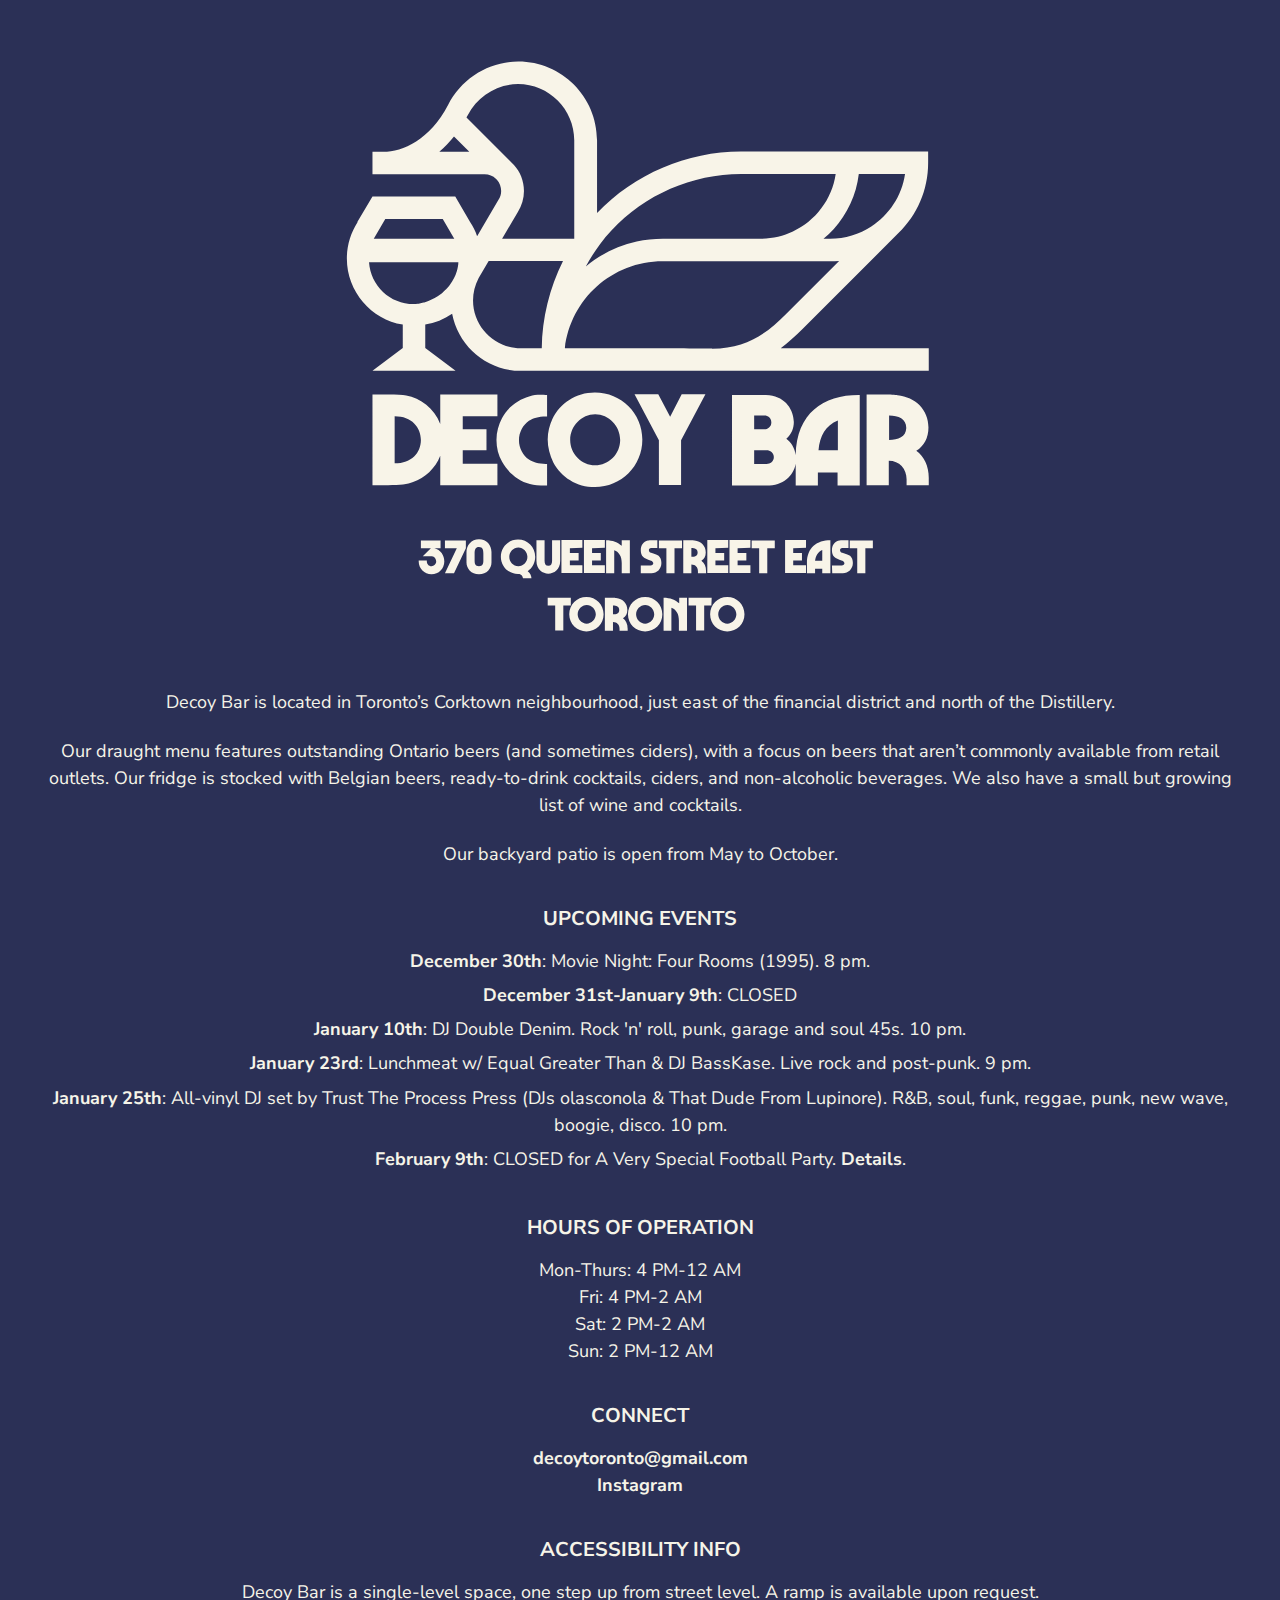
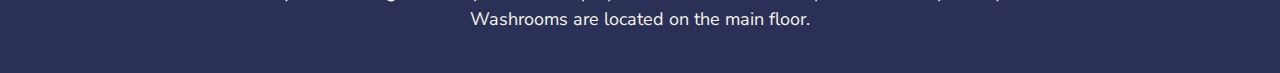
==== index.html @ b4cfb40f "Update index.html" ====
<!DOCTYPE html>
<html lang="en">
  <head>
    <meta charset="utf-8">
    <meta name="viewport" content="width=device-width, initial-scale=1">
    <title>Decoy Bar | Toronto</title>
    <link rel="stylesheet" href="css/main.css">
    <link rel="preconnect" href="https://fonts.googleapis.com">
    <link rel="preconnect" href="https://fonts.gstatic.com" crossorigin>
    <link href="https://fonts.googleapis.com/css2?family=Nunito+Sans:ital,wght@0,400;0,800;1,700&display=swap" rel="stylesheet">
  </head>
  <body>


    <header>
      <div></div>
      <img src="images/Decoy_Logo_Address-2.svg" alt="Decoy logo">
    </header>


    <section class="mainbody">
      
      <p class="description">Decoy Bar is located in Toronto’s Corktown neighbourhood, just east of the financial district and north of the Distillery.</p>
      <p class="description">Our draught menu features outstanding Ontario beers (and sometimes ciders), with a focus on beers that aren’t commonly available from retail outlets. Our fridge is stocked with Belgian beers, ready-to-drink cocktails, ciders, and non-alcoholic beverages. We also have a small but growing list of wine and cocktails.</p>
      <p class="hours">Our backyard patio is open from May to October.</p>

      <p class="sectionheading"><strong>UPCOMING EVENTS</strong></p>
        <div class="upcoming">
          <p class="event"><strong>December 30th</strong>: Movie Night: Four Rooms (1995). 8 pm.</p>
          <p class="event"><strong>December 31st-January 9th</strong>: CLOSED</p>
          <p class="event"><strong>January 10th</strong>: DJ Double Denim. Rock 'n' roll, punk, garage and soul 45s. 10 pm.</p>
          <p class="event"><strong>January 23rd</strong>: Lunchmeat w/ Equal Greater Than & DJ BassKase. Live rock and post-punk. 9 pm.</p>
          <p class="event"><strong>January 25th</strong>: All-vinyl DJ set by Trust The Process Press (DJs olasconola & That Dude From Lupinore). R&B, soul, funk, reggae, punk, new wave, boogie, disco. 10 pm.</p>
          <p class="event"><strong>February 9th</strong>: CLOSED for A Very Special Football Party. <a href="http://www.decoybar.com/footballparty2025.html"><strong>Details</strong>.</a></p>
        </div>
      <p class="sectionheading"><strong>HOURS OF OPERATION</strong></p>
      <p class="hours">
        Mon-Thurs: 4 PM-12 AM<br>
        Fri: 4 PM-2 AM<br>
        Sat: 2 PM-2 AM<br>
        Sun: 2 PM-12 AM
      </p>
      <p class="sectionheading"><strong>CONNECT</strong></p>
      <p class="hours"><a href= "mailto: decoytoronto@gmail.com"><strong>decoytoronto@gmail.com</strong></a><br>
        <a href="http://www.instagram.com/decoytoronto" target="_blank"><strong>Instagram</strong></a>
      </p>
      <p class="sectionheading"><strong>ACCESSIBILITY INFO</strong></p>
      <p class="hours">Decoy Bar is a single-level space, one step up from street level. A ramp is available upon request. <br>Washrooms are located on the main floor.
      </p>
    </section>




    <!--
    <footer>
      <p>Get in touch:<br>
        <a href="mailto: decoytoronto@gmail.com"><strong>decoytoronto@gmail.com</strong></a><br>
        <a href="http://www.instagram.com/decoytoronto"><strong>Instagram</strong></a></p>
    </footer>
    -->

    <!--
    <section class="footer">
      <p><a href="mailto: decoytoronto@gmail.com">decoytoronto@gmail.com</a></p>
    </section>
    -->

  </body>
</html>
---- css/main.css ----
/*
  ========================================
  Reset
  ========================================
*/
html, body, div, span, applet, object, iframe,
h1, h2, h3, h4, h5, h6, p, blockquote, pre,
a, abbr, acronym, address, big, cite, code,
del, dfn, em, img, ins, kbd, q, s, samp,
small, strike, strong, sub, sup, tt, var,
b, u, i, center,
dl, dt, dd, ol, ul, li,
fieldset, form, label, legend,
table, caption, tbody, tfoot, thead, tr, th, td,
article, aside, canvas, details, embed,
figure, figcaption, footer, header, hgroup,
menu, nav, output, ruby, section, summary,
time, mark, audio, video {
	margin: 0;
	padding: 0;
	border: 0;
	font-size: 100%;
	font: inherit;
	vertical-align: baseline;
}
/* HTML5 display-role reset for older browsers */
article, aside, details, figcaption, figure,
footer, header, hgroup, menu, nav, section {
	display: block;
}
body {
	line-height: 1;
}
ol, ul {
	list-style: none;
}
blockquote, q {
	quotes: none;
}
blockquote:before, blockquote:after,
q:before, q:after {
	content: '';
	content: none;
}
table {
	border-collapse: collapse;
	border-spacing: 0;
}

/*
  ========================================
  Custom styles
  ========================================
*/

body {
	background-color: #2b3056;
	color: #f6f4e8;
  font: 400 20px/24px "Nunito Sans", sans-serif;
	text-align: center;
}

sup {
    vertical-align: super;
    font-size: 0.7em;
}

.stout {
  padding-top: 10px;
}

.mainbody {
  text-align: center;
	margin: 2em 2em;
}

.eventdesc {
	font: 400 18px/22px "Nunito Sans", sans-serif;
	text-align: center;
	margin: 2em 2em;
}

p {
	line-height: 1.5em;
}

.accessibility {
	font-size: 0.8em;
	text-align: center;
	margin: 4em 7em;
}

nav a {
	font-size: 1.4em;
	font-weight: 500;
	display: inline-block;
	margin: 0.5em 0;
}

.tagline {
	font-weight: 400;
	line-height: 1.3em;
}

.sectionheading {
	text-tranform: uppercase;
  margin-bottom: 0.7em;
}

.caption {
	font-size: 0.8em;
}

.question {
	font-weight: 500;
	margin-bottom: 10px;
}

header a {
	text-transform: uppercase;
	padding: 0 0.7em;
}

footer {
	margin-bottom: 2em;
}

footer a {
	border-bottom: 1px dotted #333;
}

.description {
  font-size: 0.9em;
}

.hours {
	font-size: 0.9em;
  margin-bottom: 2em;
}

.event {
  font-size: 0.9em;
  margin-bottom: 0.4em; 
}

.upcoming {
  margin-bottom: 2em;
}


.scheduleitem {
  margin-top: 1.5em;
}

.schedhead {
  margin-bottom: 0.5em;
}

.disclaimer {
  font-size: 0.8em;
}


/*
  ========================================
  Grid
  ========================================
*/

*,
*:before,
*:after {
  -webkit-box-sizing: border-box;
     -moz-box-sizing: border-box;
          box-sizing: border-box;
}

.container,
.grid {
  margin: 0 auto;
  /* width: 960px; */
}

.container {
  /* padding-left: 30px;
  padding-right: 30px; */
	padding: 0 10em;
}


.col-1-3 {
  width: 33.33%;
}
.col-2-3 {
  width: 66.66%;
}

.col-1-3,
.col-2-3 {
  display: inline-block;
  vertical-align: top;
}

.grid,
.col-1-3,
.col-2-3 {
  padding-left: 15px;
  padding-right: 15px;
}

/*
  ========================================
  Clearfix
  ========================================
*/
.group:before,
.group:after {
  content: "";
  display: table;
}
.group:after {
  clear: both;
}
.group {
  clear: both;
  *zoom: 1;
}

/*
  ========================================
  Rows
  ========================================
*/

.row {
  background: #fff;
  padding: 66px 0 44px 0;
}

.row,
.row-alt {
  min-width: 960px;
}

.row-alt {
   background: #cbe2c1;
   background: -webkit-linear-gradient(to right, #a1d3b0, #f6f1d3);
   background: -moz-linear-gradient(to right, #a1d3b0, #f6f1d3);
   background: linear-gradient(to right, #a1d3b0, #f6f1d3);
   padding: 44px 0 22px 0;
 }


/*
  ========================================
  Primary header
  ========================================
*/

header div {
	height: 6em;
}

@media only screen and (max-device-width: 600px) {
	header img {
		max-width: 90%;
		text-align: center;
	}
	p {
		font-size: 18px;
	}
}

@media only screen and (min-device-width: 601px) {
	header div {
		display: none;
	}
	header img {
		max-width: 50%;
		text-align: center;
	}
}

.logo {
  border-top: 4px solid #648880;
  float: left;
  font-size: 48px;
  font-weight: 100;
  letter-spacing: .5px;
  line-height: 44px;
  padding: 40px 0 22px 0;
  text-transform: uppercase;
}

/*
  ========================================
  Primary footer
  ========================================
*/

.primary-footer {
  color: #648880;
  font-size: 14px;
  padding-bottom: 44px;
  padding-top: 44px;
}
.primary-footer small {
  float: left;
  font-weight: 400;
}


/*
  ========================================
  Navigation
  ========================================
*/

.nav {
  text-align: right;
}



/*
  ========================================
  Typography
  ========================================
*/

h1, h3, h4, h5, p {
  margin-bottom: 22px;
}

h1, h2, h4 {
  color: #648880;
}

h1 {
  font-size: 36px;
  line-height: 44px;
}
h2 {
  font-size: 24px;
  line-height: 44px;
}
h3 {
  font-size: 1.4em;
	font-weight: 500;
}
h4 {
  font-size: 18px;
}

h5 {
  color: #000000;
  font-size: 1.2em;
  font-weight: 400;
  text-transform: uppercase;
}

strong {
  font-weight: 700;
}

cite, em {
  font-style: italic;
}

/*
  ========================================
  Links
  ========================================
*/

a {
  color: #f6f4e8;
  text-decoration: none;
}
a:hover {
  color: #fff;
	border-bottom: 2px dotted #f6f4e8;
}


.teaser a:hover h3 {
  color: #a9b2b9;
}

.primary-header a,
.primary-footer a {
  color: #fff;
}
.primary-header a:hover,
.primary-footer a:hover {
  color: #648880;
}


/*
  ========================================
  Buttons
  ========================================
*/

.btn {
  border-radius: 5px;
  color: #f6f4e8;
  cursor: pointer;
  display: inline-block;
  font-weight: 400;
  letter-spacing: .5px;
  margin: 0 0 1em 0;
  text-transform: uppercase;
}

.btn-alt {
  border: 1px solid #f6f4e8;
  padding: 10px 30px;
}
.btn-alt:hover {
  background: #f6f4e8;
  color: #2b3056;
}


/*
  ========================================
  Home
  ========================================
*/

.hero {
	color: #fff;
	line-height: 44px;
  padding: 22px 80px 66px 80px;
  text-align: center;
}

.hero h2 {
  font-size: 36px;
}

.hero p {
  font-size: 24px;
  font-weight: 100;
}

.primary-nav {
  font-size: 14px;
  font-weight: 400;
  letter-spacing: .5px;
  text-transform: uppercase;
}
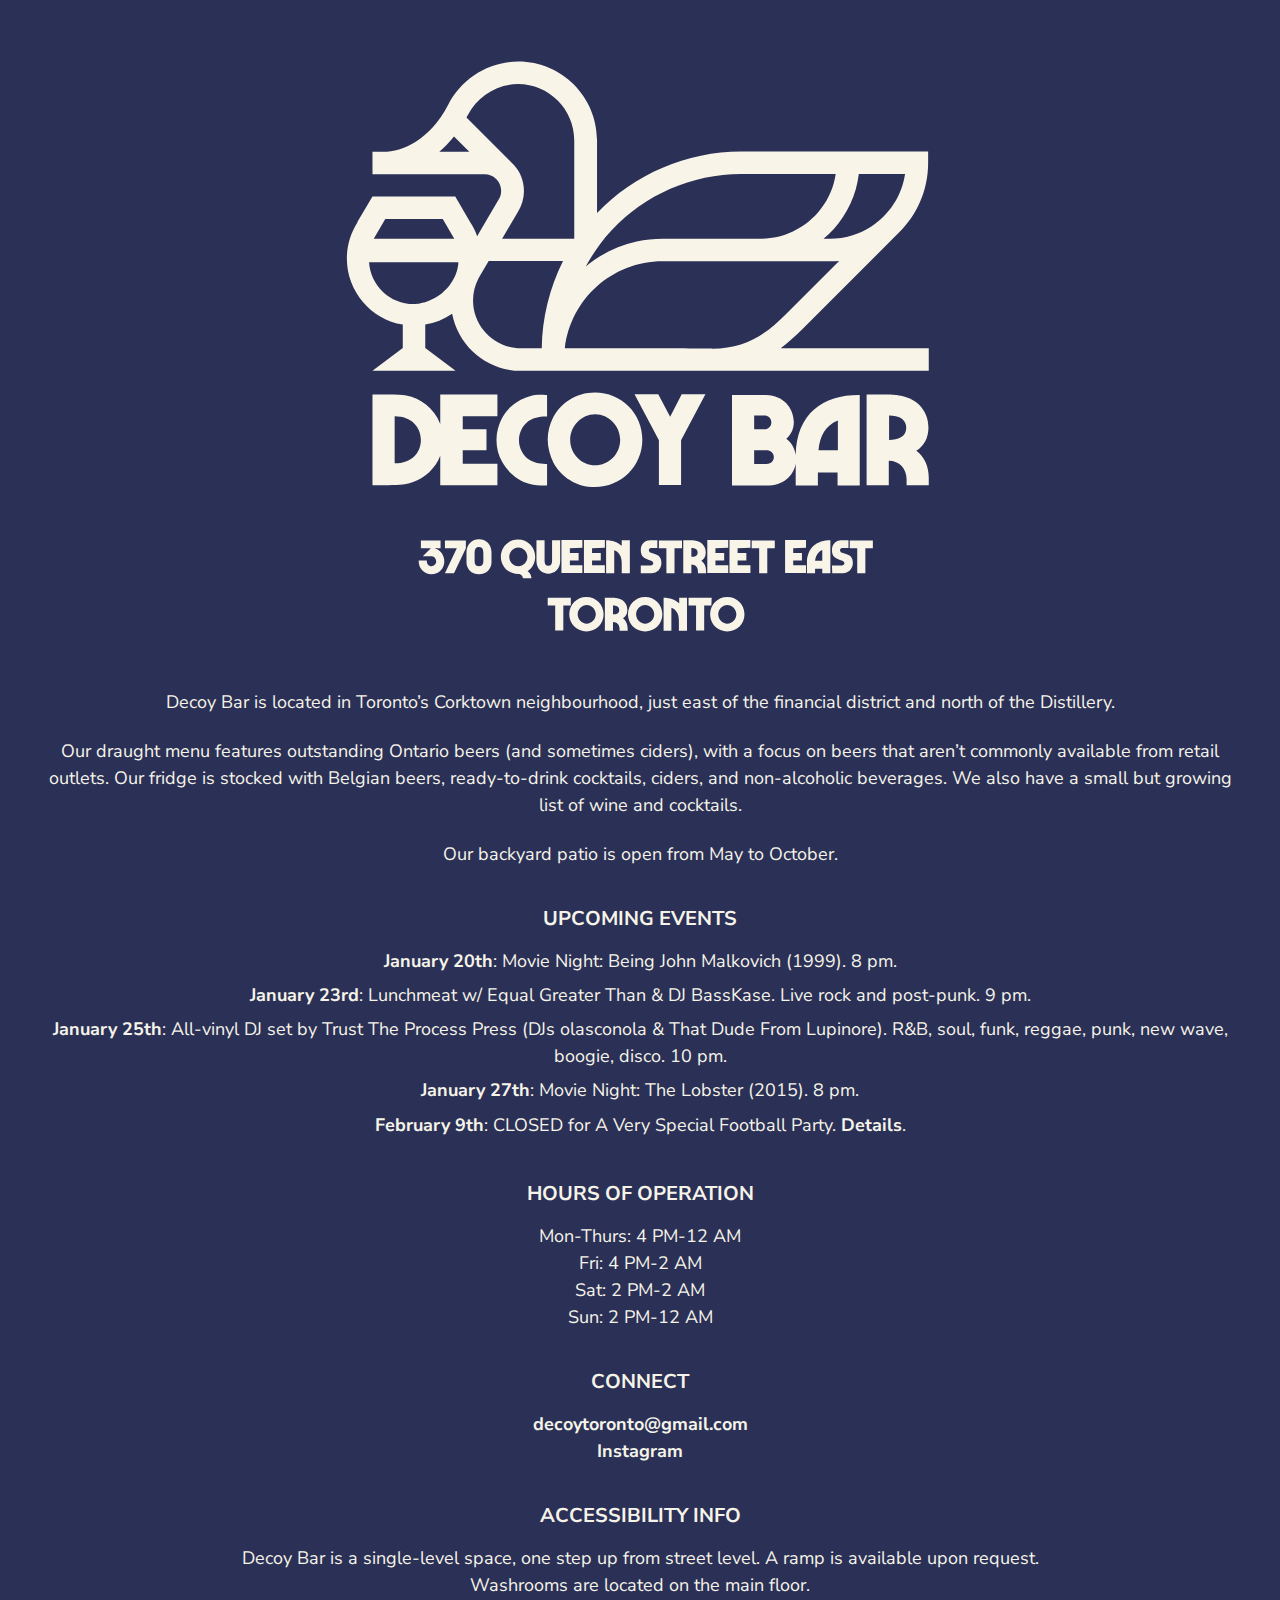
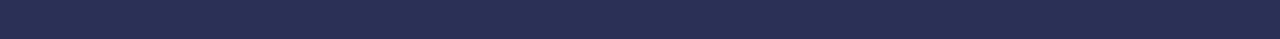
==== commit ed3fc5d1: "Update index.html" ====
--- a/index.html
+++ b/index.html
@@ -26,11 +26,10 @@
 
       <p class="sectionheading"><strong>UPCOMING EVENTS</strong></p>
         <div class="upcoming">
-          <p class="event"><strong>December 30th</strong>: Movie Night: Four Rooms (1995). 8 pm.</p>
-          <p class="event"><strong>December 31st-January 9th</strong>: CLOSED</p>
-          <p class="event"><strong>January 10th</strong>: DJ Double Denim. Rock 'n' roll, punk, garage and soul 45s. 10 pm.</p>
+          <p class="event"><strong>January 20th</strong>: Movie Night: Being John Malkovich (1999). 8 pm.</p>
           <p class="event"><strong>January 23rd</strong>: Lunchmeat w/ Equal Greater Than & DJ BassKase. Live rock and post-punk. 9 pm.</p>
           <p class="event"><strong>January 25th</strong>: All-vinyl DJ set by Trust The Process Press (DJs olasconola & That Dude From Lupinore). R&B, soul, funk, reggae, punk, new wave, boogie, disco. 10 pm.</p>
+          <p class="event"><strong>January 27th</strong>: Movie Night: The Lobster (2015). 8 pm.</p>
           <p class="event"><strong>February 9th</strong>: CLOSED for A Very Special Football Party. <a href="http://www.decoybar.com/footballparty2025.html"><strong>Details</strong>.</a></p>
         </div>
       <p class="sectionheading"><strong>HOURS OF OPERATION</strong></p>
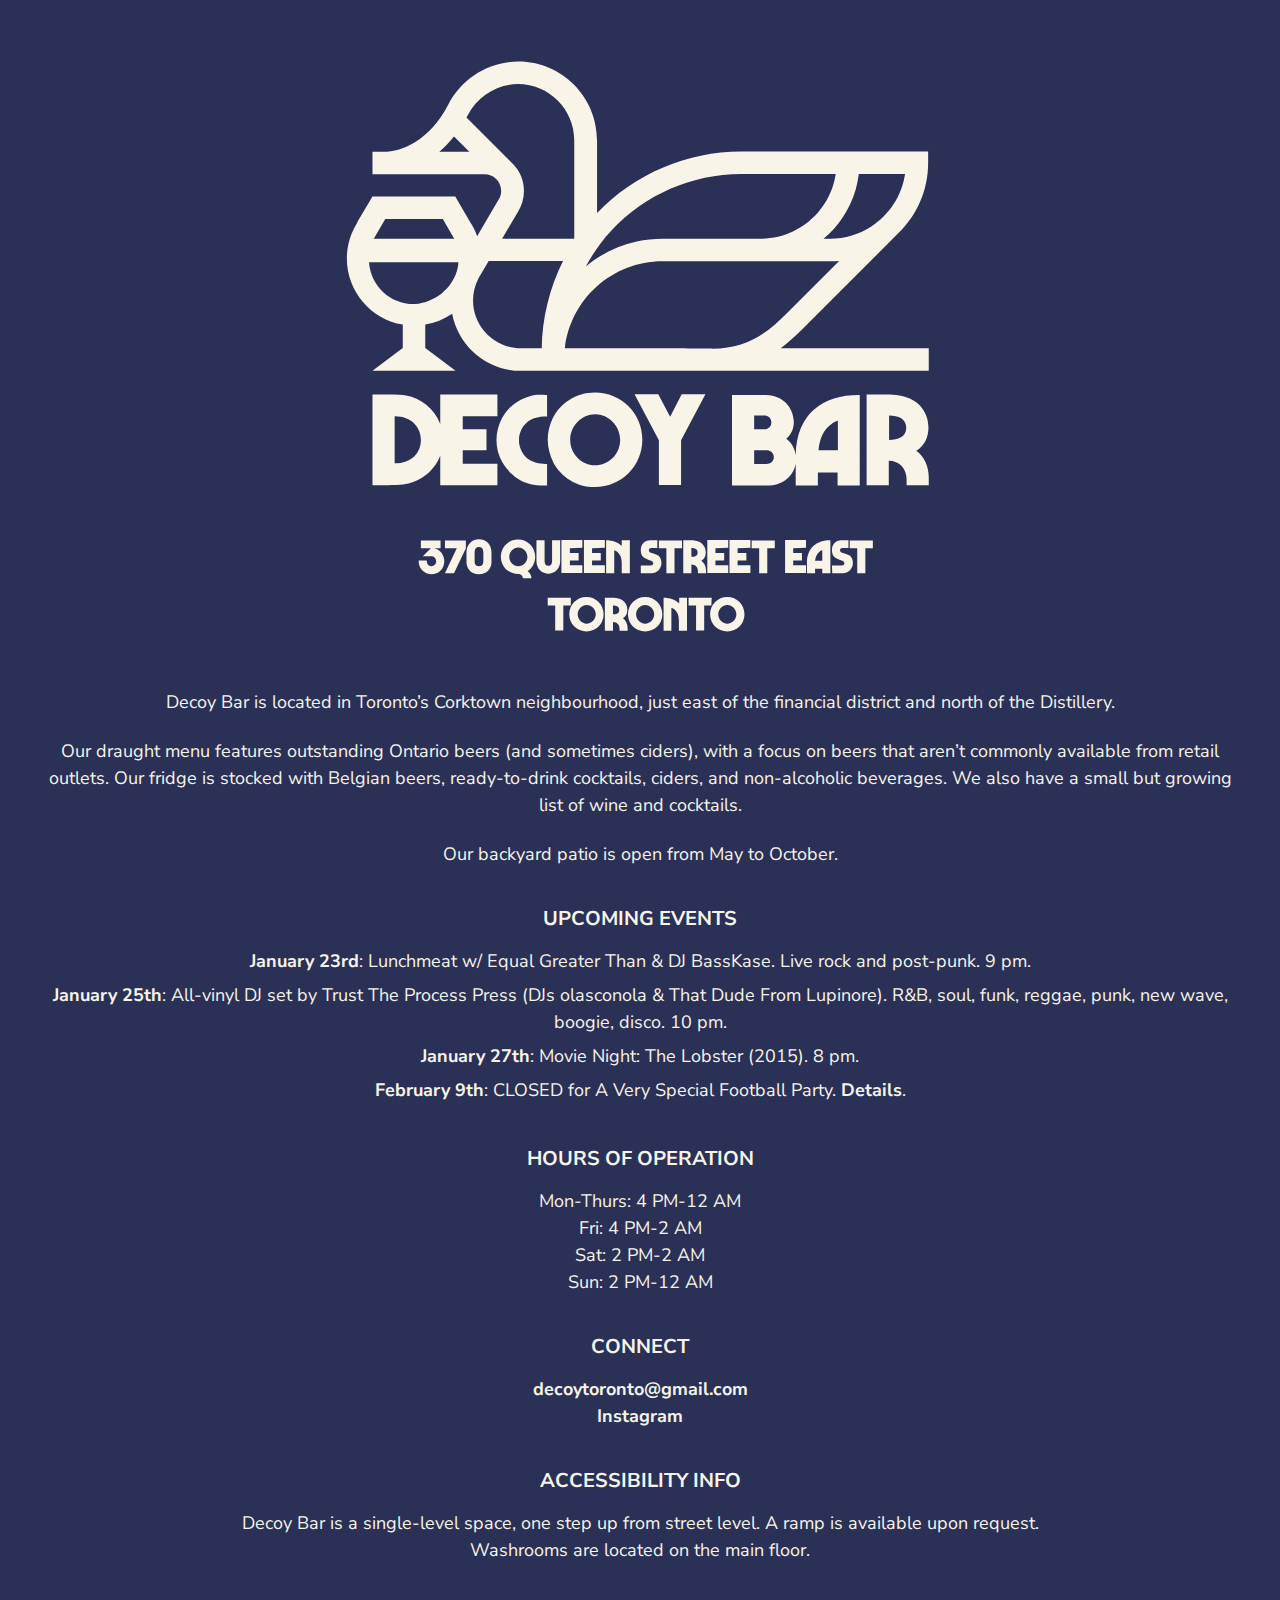
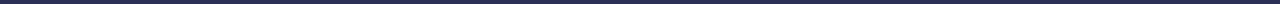
==== commit 5dda4bcc: "Football Party Start Time Update" ====
--- a/index.html
+++ b/index.html
@@ -26,7 +26,6 @@
 
       <p class="sectionheading"><strong>UPCOMING EVENTS</strong></p>
         <div class="upcoming">
-          <p class="event"><strong>January 20th</strong>: Movie Night: Being John Malkovich (1999). 8 pm.</p>
           <p class="event"><strong>January 23rd</strong>: Lunchmeat w/ Equal Greater Than & DJ BassKase. Live rock and post-punk. 9 pm.</p>
           <p class="event"><strong>January 25th</strong>: All-vinyl DJ set by Trust The Process Press (DJs olasconola & That Dude From Lupinore). R&B, soul, funk, reggae, punk, new wave, boogie, disco. 10 pm.</p>
           <p class="event"><strong>January 27th</strong>: Movie Night: The Lobster (2015). 8 pm.</p>
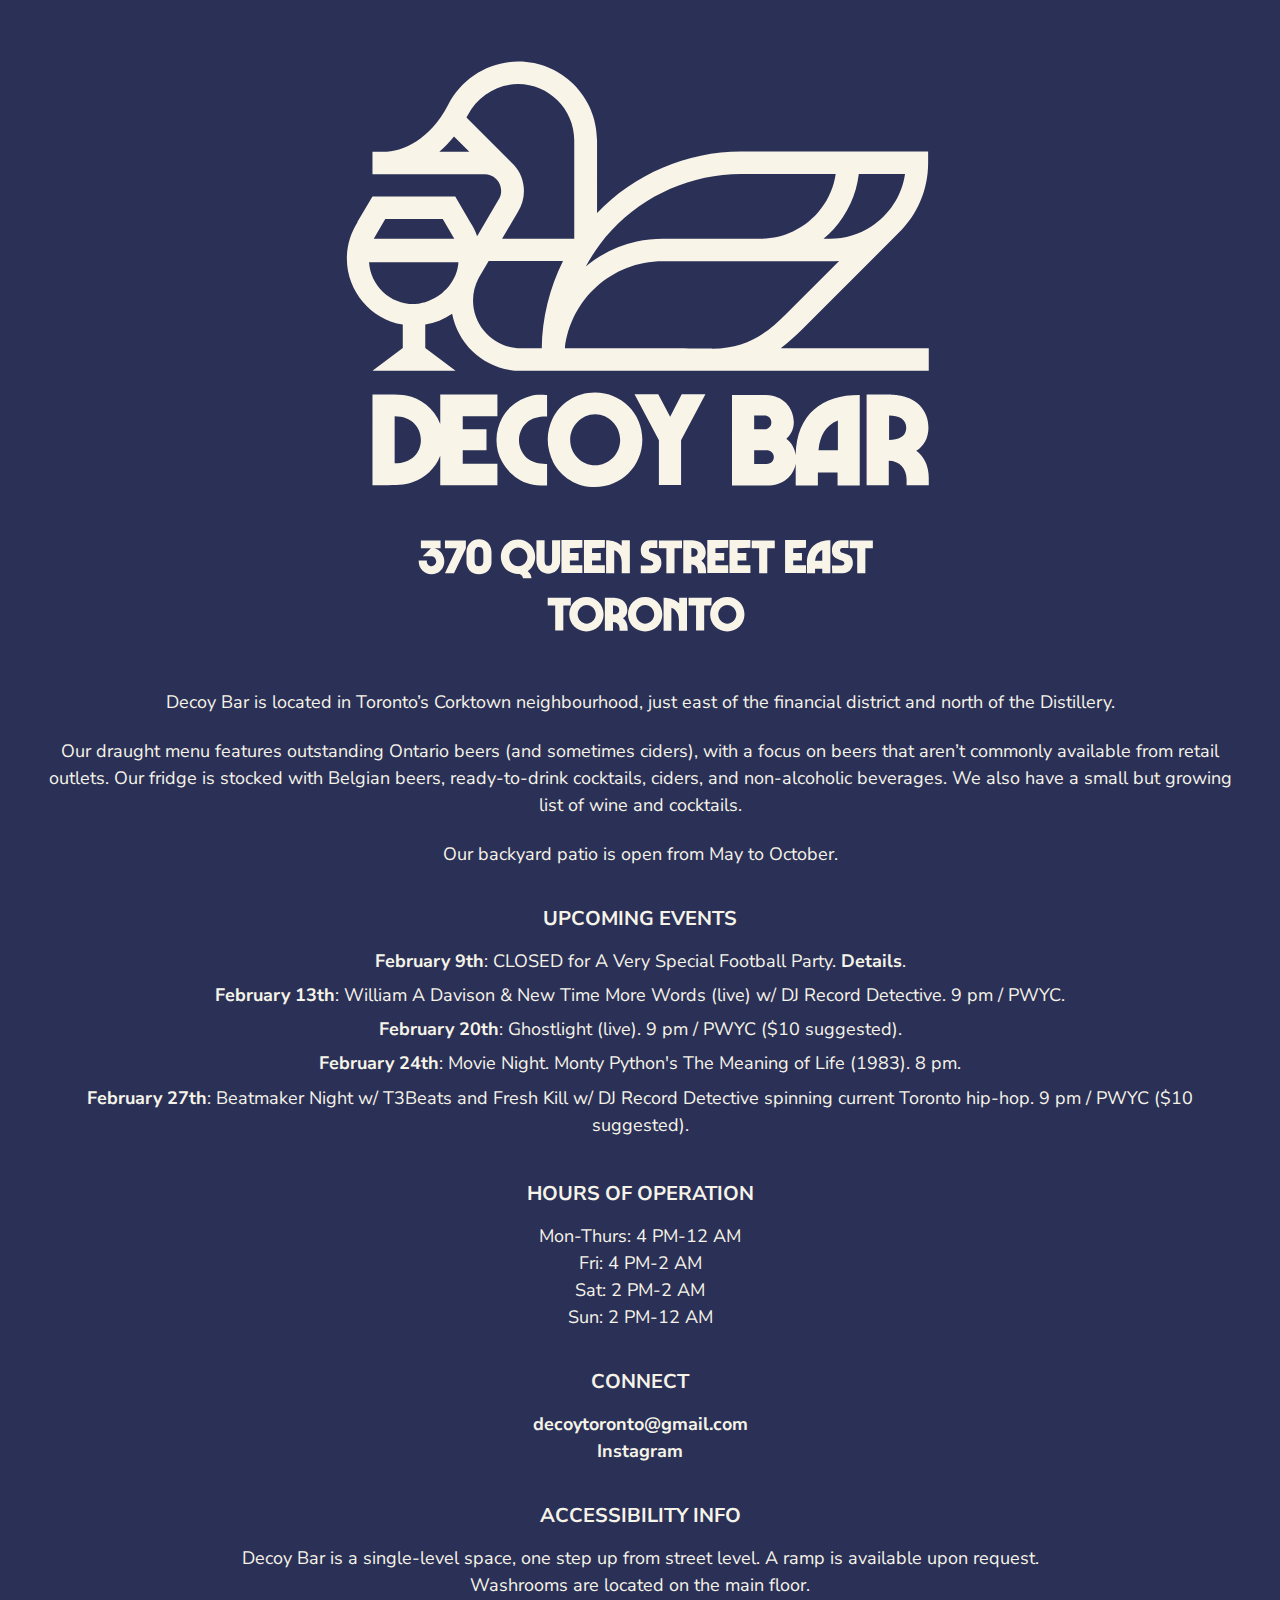
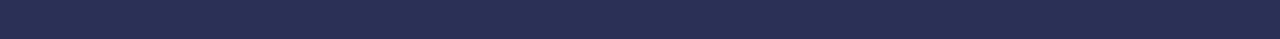
==== commit ed78fcb5: "Update index.html" ====
--- a/index.html
+++ b/index.html
@@ -26,10 +26,11 @@
 
       <p class="sectionheading"><strong>UPCOMING EVENTS</strong></p>
         <div class="upcoming">
-          <p class="event"><strong>January 23rd</strong>: Lunchmeat w/ Equal Greater Than & DJ BassKase. Live rock and post-punk. 9 pm.</p>
-          <p class="event"><strong>January 25th</strong>: All-vinyl DJ set by Trust The Process Press (DJs olasconola & That Dude From Lupinore). R&B, soul, funk, reggae, punk, new wave, boogie, disco. 10 pm.</p>
-          <p class="event"><strong>January 27th</strong>: Movie Night: The Lobster (2015). 8 pm.</p>
           <p class="event"><strong>February 9th</strong>: CLOSED for A Very Special Football Party. <a href="http://www.decoybar.com/footballparty2025.html"><strong>Details</strong>.</a></p>
+          <p class="event"><strong>February 13th</strong>: William A Davison & New Time More Words (live) w/ DJ Record Detective. 9 pm / PWYC.</p>
+          <p class="event"><strong>February 20th</strong>: Ghostlight (live). 9 pm / PWYC ($10 suggested).</p>
+          <p class="event"><strong>February 24th</strong>: Movie Night. Monty Python's The Meaning of Life (1983). 8 pm.</p>
+          <p class="event"><strong>February 27th</strong>: Beatmaker Night w/ T3Beats and Fresh Kill w/ DJ Record Detective spinning current Toronto hip-hop. 9 pm / PWYC ($10 suggested).</p>
         </div>
       <p class="sectionheading"><strong>HOURS OF OPERATION</strong></p>
       <p class="hours">
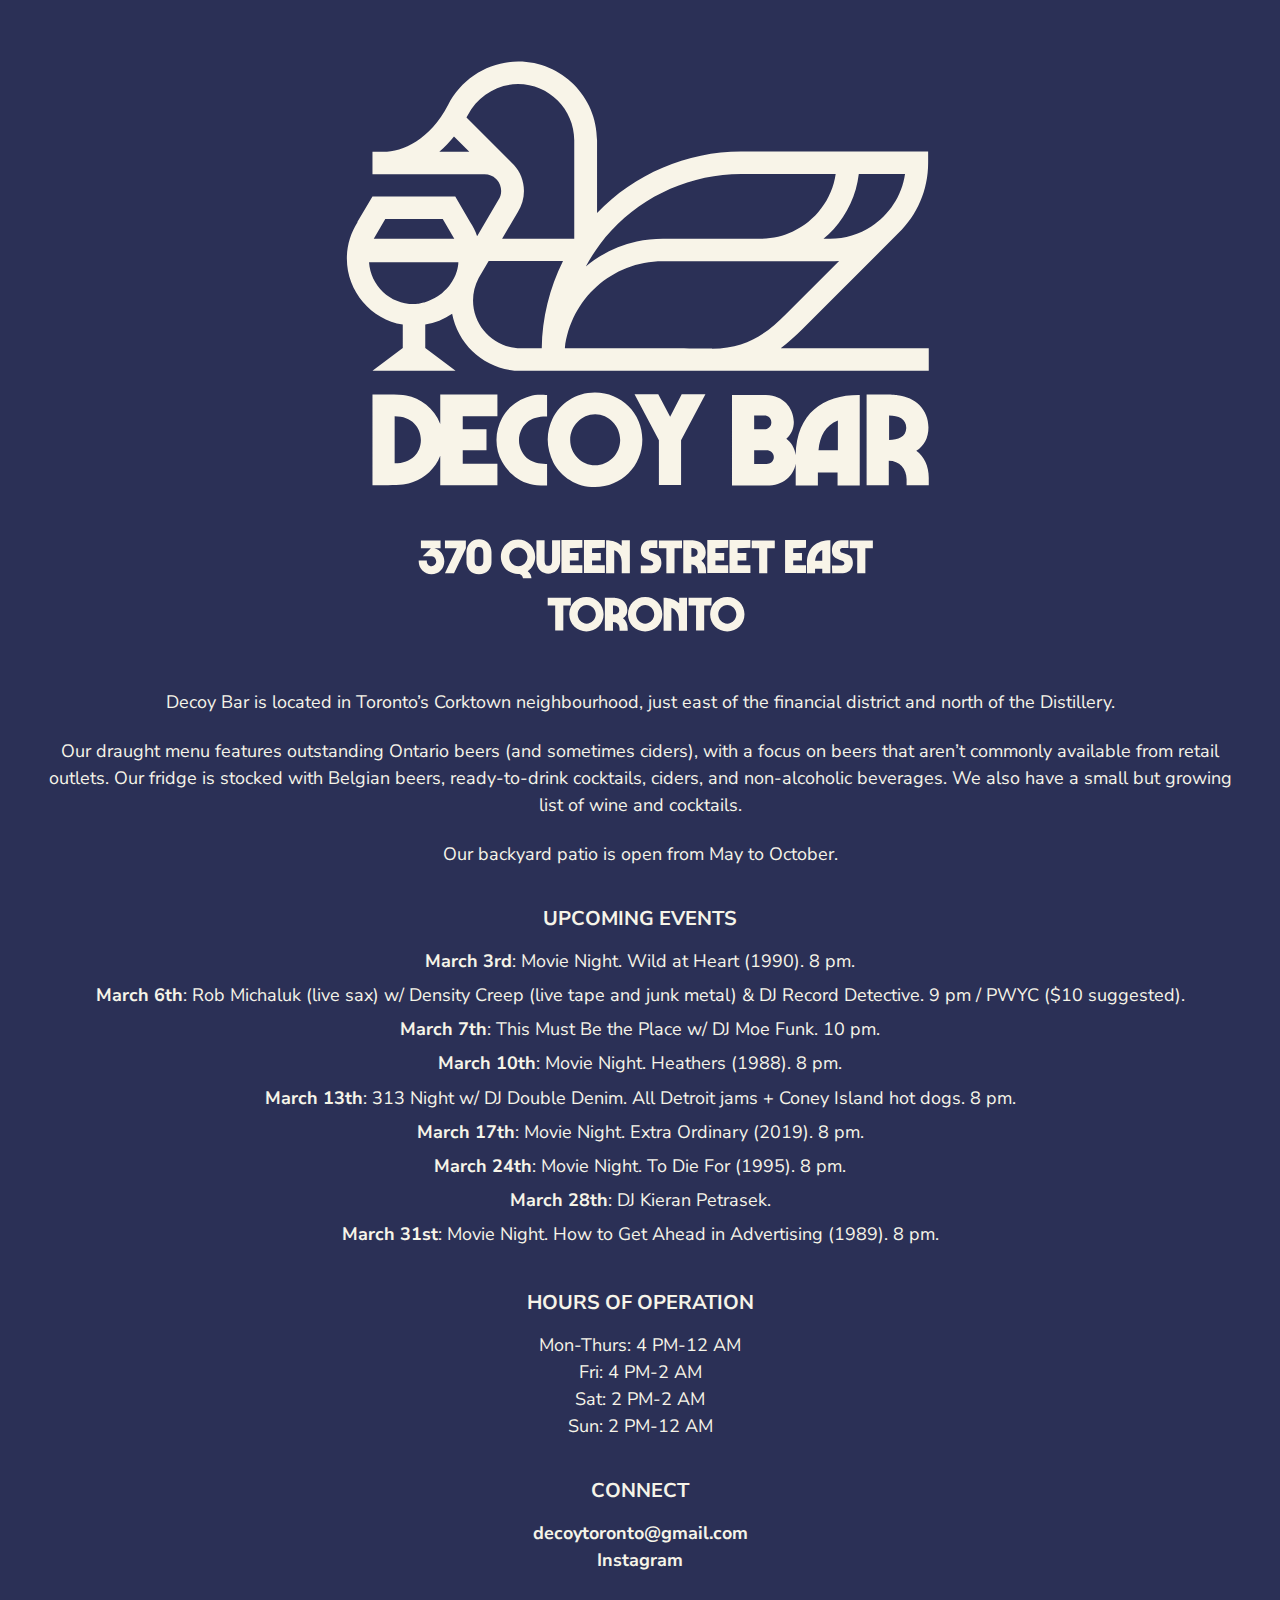
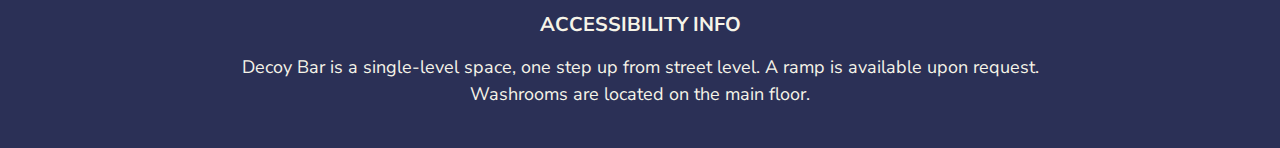
==== commit 92c90747: "Update index.html" ====
--- a/index.html
+++ b/index.html
@@ -26,11 +26,15 @@
 
       <p class="sectionheading"><strong>UPCOMING EVENTS</strong></p>
         <div class="upcoming">
-          <p class="event"><strong>February 9th</strong>: CLOSED for A Very Special Football Party. <a href="http://www.decoybar.com/footballparty2025.html"><strong>Details</strong>.</a></p>
-          <p class="event"><strong>February 13th</strong>: William A Davison & New Time More Words (live) w/ DJ Record Detective. 9 pm / PWYC.</p>
-          <p class="event"><strong>February 20th</strong>: Ghostlight (live). 9 pm / PWYC ($10 suggested).</p>
-          <p class="event"><strong>February 24th</strong>: Movie Night. Monty Python's The Meaning of Life (1983). 8 pm.</p>
-          <p class="event"><strong>February 27th</strong>: Beatmaker Night w/ T3Beats and Fresh Kill w/ DJ Record Detective spinning current Toronto hip-hop. 9 pm / PWYC ($10 suggested).</p>
+          <p class="event"><strong>March 3rd</strong>: Movie Night. Wild at Heart (1990). 8 pm.</p>
+          <p class="event"><strong>March 6th</strong>: Rob Michaluk (live sax) w/ Density Creep (live tape and junk metal) & DJ Record Detective. 9 pm / PWYC ($10 suggested).</p>
+          <p class="event"><strong>March 7th</strong>: This Must Be the Place w/ DJ Moe Funk. 10 pm.</p>
+          <p class="event"><strong>March 10th</strong>: Movie Night. Heathers (1988). 8 pm.</p>
+          <p class="event"><strong>March 13th</strong>: 313 Night w/ DJ Double Denim. All Detroit jams + Coney Island hot dogs. 8 pm.</p>
+          <p class="event"><strong>March 17th</strong>: Movie Night. Extra Ordinary (2019). 8 pm.</p>
+          <p class="event"><strong>March 24th</strong>: Movie Night. To Die For (1995). 8 pm.</p>
+          <p class="event"><strong>March 28th</strong>: DJ Kieran Petrasek.</p>
+          <p class="event"><strong>March 31st</strong>: Movie Night. How to Get Ahead in Advertising (1989). 8 pm.</p>
         </div>
       <p class="sectionheading"><strong>HOURS OF OPERATION</strong></p>
       <p class="hours">
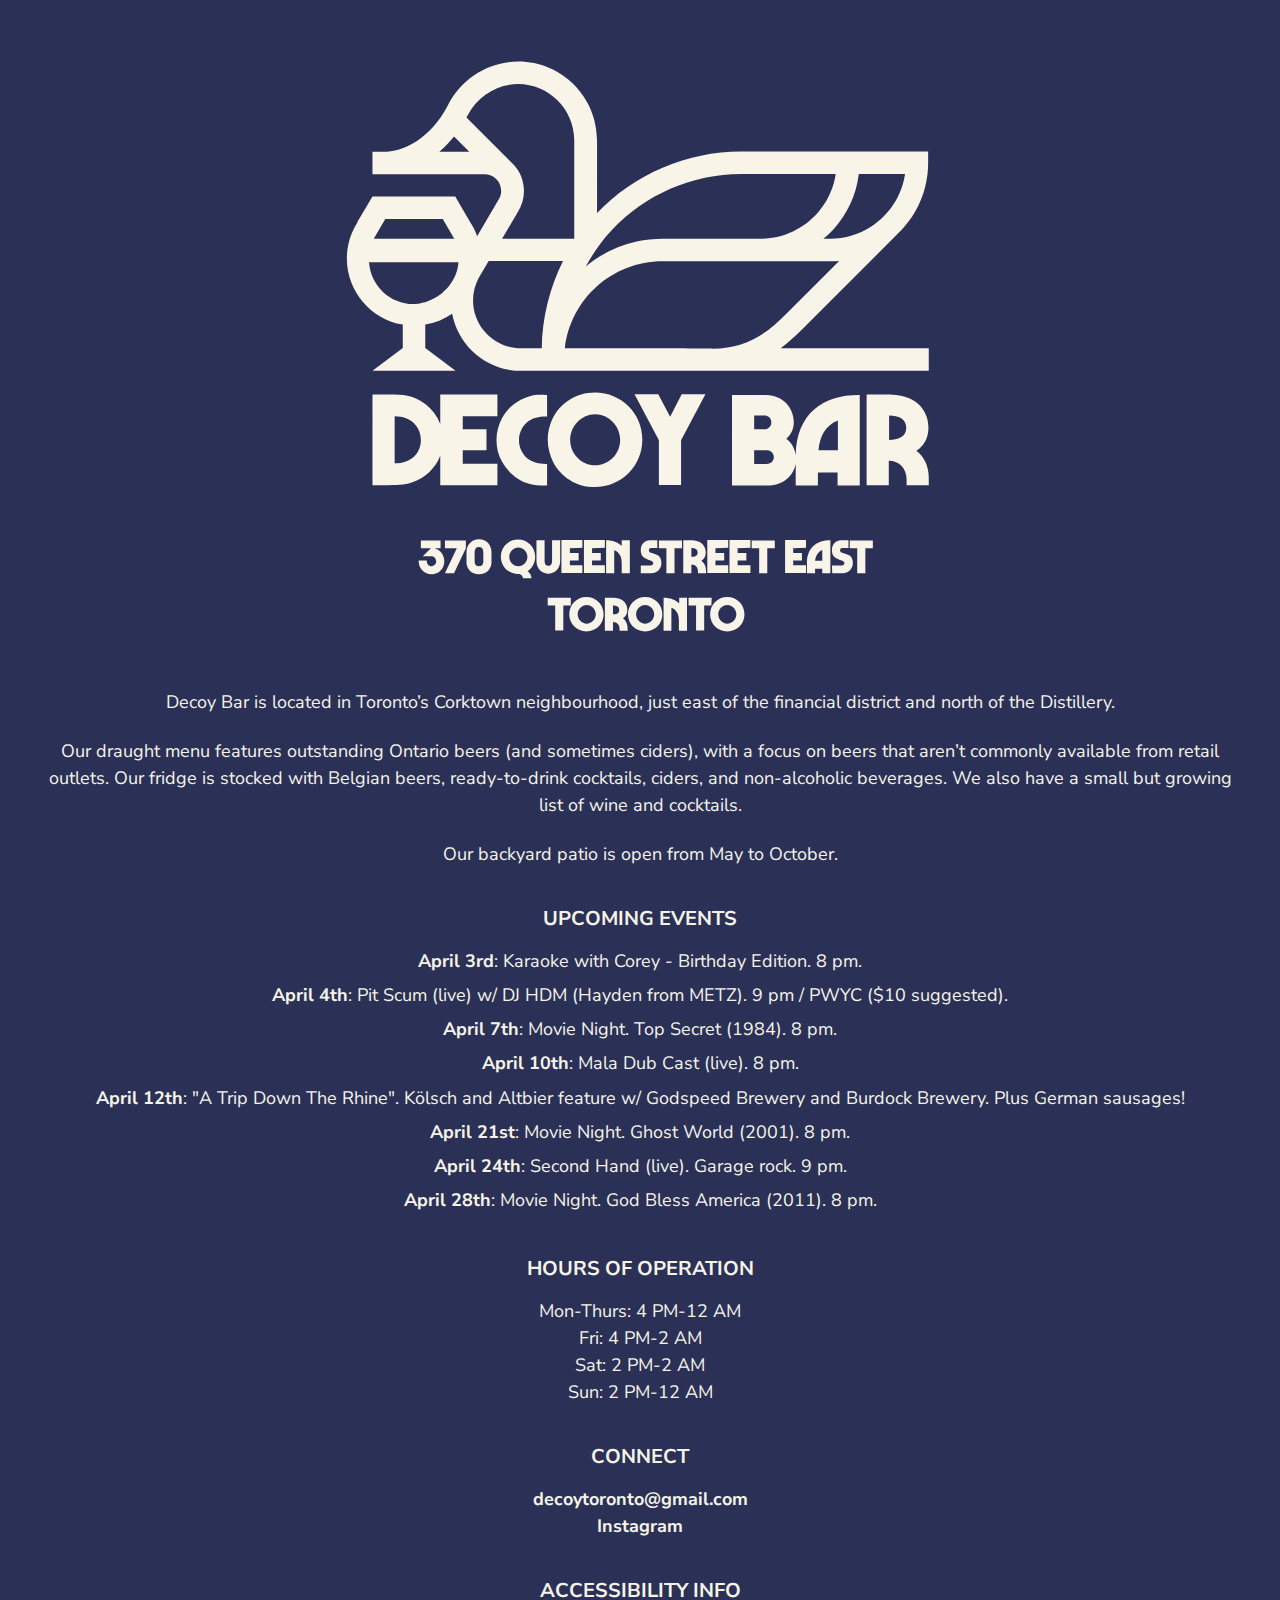
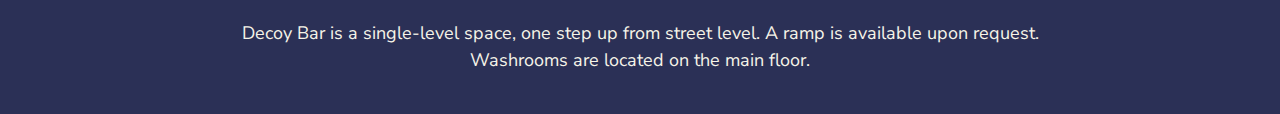
==== commit 5476fe04: "Update index.html" ====
--- a/index.html
+++ b/index.html
@@ -26,15 +26,14 @@
 
       <p class="sectionheading"><strong>UPCOMING EVENTS</strong></p>
         <div class="upcoming">
-          <p class="event"><strong>March 3rd</strong>: Movie Night. Wild at Heart (1990). 8 pm.</p>
-          <p class="event"><strong>March 6th</strong>: Rob Michaluk (live sax) w/ Density Creep (live tape and junk metal) & DJ Record Detective. 9 pm / PWYC ($10 suggested).</p>
-          <p class="event"><strong>March 7th</strong>: This Must Be the Place w/ DJ Moe Funk. 10 pm.</p>
-          <p class="event"><strong>March 10th</strong>: Movie Night. Heathers (1988). 8 pm.</p>
-          <p class="event"><strong>March 13th</strong>: 313 Night w/ DJ Double Denim. All Detroit jams + Coney Island hot dogs. 8 pm.</p>
-          <p class="event"><strong>March 17th</strong>: Movie Night. Extra Ordinary (2019). 8 pm.</p>
-          <p class="event"><strong>March 24th</strong>: Movie Night. To Die For (1995). 8 pm.</p>
-          <p class="event"><strong>March 28th</strong>: DJ Kieran Petrasek.</p>
-          <p class="event"><strong>March 31st</strong>: Movie Night. How to Get Ahead in Advertising (1989). 8 pm.</p>
+          <p class="event"><strong>April 3rd</strong>: Karaoke with Corey - Birthday Edition. 8 pm.</p>
+          <p class="event"><strong>April 4th</strong>: Pit Scum (live) w/ DJ HDM (Hayden from METZ). 9 pm / PWYC ($10 suggested).</p>
+          <p class="event"><strong>April 7th</strong>: Movie Night. Top Secret (1984). 8 pm.</p>
+          <p class="event"><strong>April 10th</strong>: Mala Dub Cast (live). 8 pm.</p>
+          <p class="event"><strong>April 12th</strong>: "A Trip Down The Rhine". Kölsch and Altbier feature w/ Godspeed Brewery and Burdock Brewery. Plus German sausages!</p>
+          <p class="event"><strong>April 21st</strong>: Movie Night. Ghost World (2001). 8 pm.</p>
+          <p class="event"><strong>April 24th</strong>: Second Hand (live). Garage rock. 9 pm.</p>
+          <p class="event"><strong>April 28th</strong>: Movie Night. God Bless America (2011). 8 pm.</p>
         </div>
       <p class="sectionheading"><strong>HOURS OF OPERATION</strong></p>
       <p class="hours">
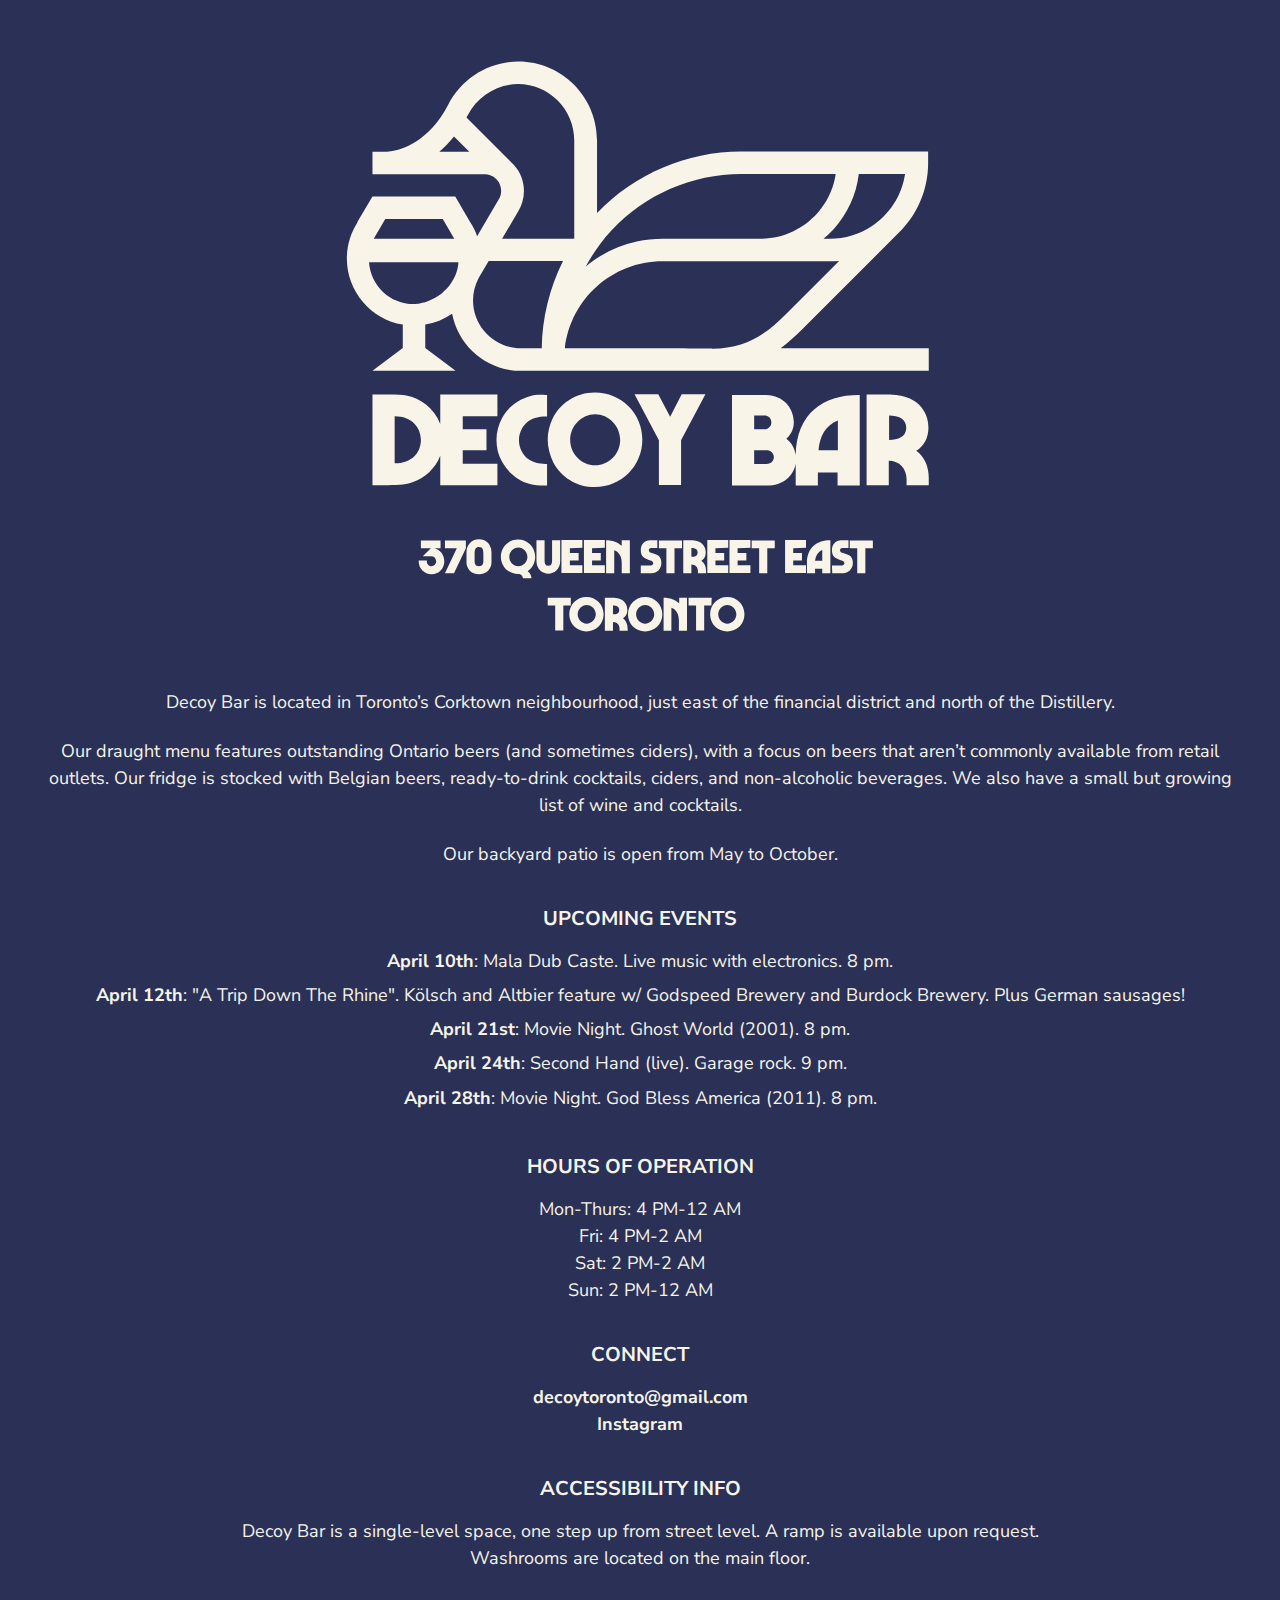
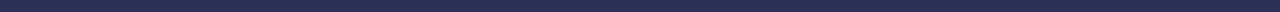
==== commit ba7044c7: "Update index.html" ====
--- a/index.html
+++ b/index.html
@@ -26,10 +26,7 @@
 
       <p class="sectionheading"><strong>UPCOMING EVENTS</strong></p>
         <div class="upcoming">
-          <p class="event"><strong>April 3rd</strong>: Karaoke with Corey - Birthday Edition. 8 pm.</p>
-          <p class="event"><strong>April 4th</strong>: Pit Scum (live) w/ DJ HDM (Hayden from METZ). 9 pm / PWYC ($10 suggested).</p>
-          <p class="event"><strong>April 7th</strong>: Movie Night. Top Secret (1984). 8 pm.</p>
-          <p class="event"><strong>April 10th</strong>: Mala Dub Cast (live). 8 pm.</p>
+          <p class="event"><strong>April 10th</strong>: Mala Dub Caste. Live music with electronics. 8 pm.</p>
           <p class="event"><strong>April 12th</strong>: "A Trip Down The Rhine". Kölsch and Altbier feature w/ Godspeed Brewery and Burdock Brewery. Plus German sausages!</p>
           <p class="event"><strong>April 21st</strong>: Movie Night. Ghost World (2001). 8 pm.</p>
           <p class="event"><strong>April 24th</strong>: Second Hand (live). Garage rock. 9 pm.</p>
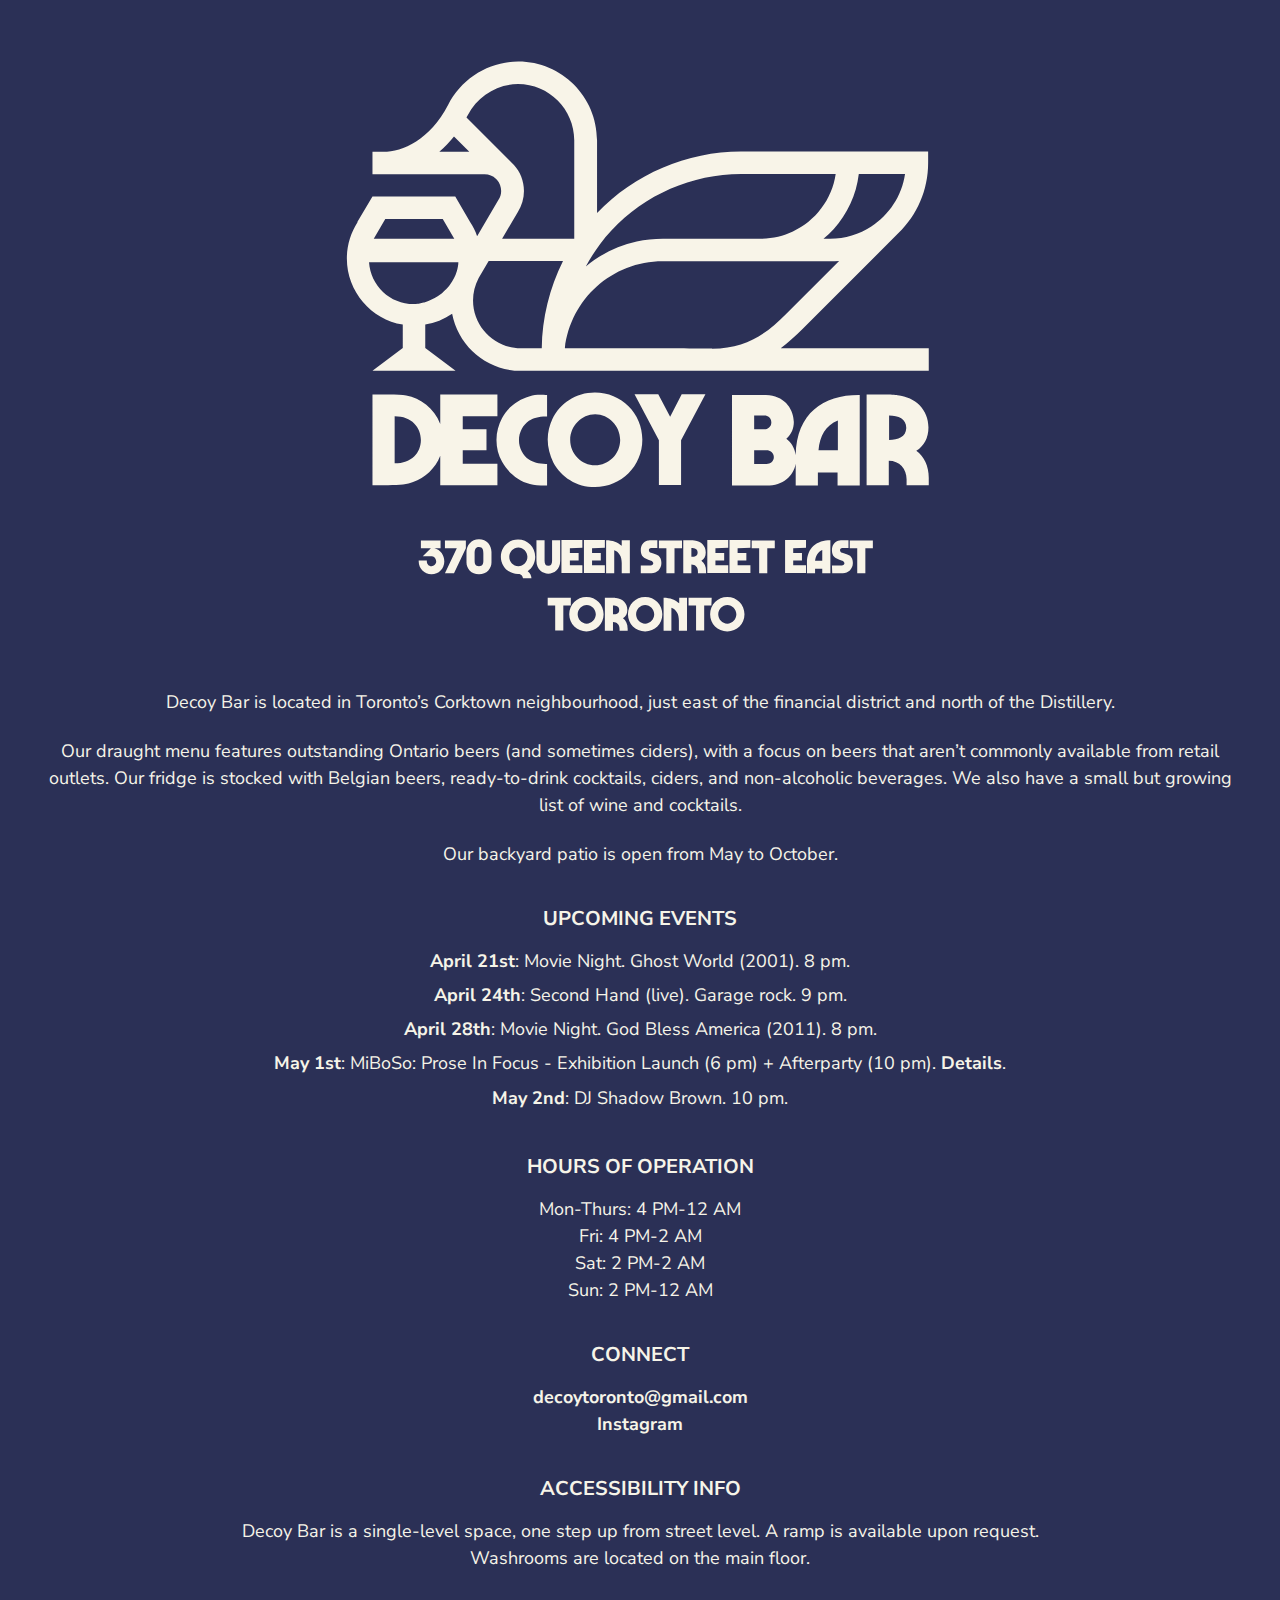
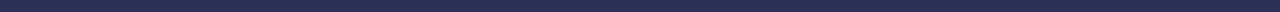
==== commit 0f6722de: "Update index.html" ====
--- a/index.html
+++ b/index.html
@@ -26,11 +26,11 @@
 
       <p class="sectionheading"><strong>UPCOMING EVENTS</strong></p>
         <div class="upcoming">
-          <p class="event"><strong>April 10th</strong>: Mala Dub Caste. Live music with electronics. 8 pm.</p>
-          <p class="event"><strong>April 12th</strong>: "A Trip Down The Rhine". Kölsch and Altbier feature w/ Godspeed Brewery and Burdock Brewery. Plus German sausages!</p>
           <p class="event"><strong>April 21st</strong>: Movie Night. Ghost World (2001). 8 pm.</p>
           <p class="event"><strong>April 24th</strong>: Second Hand (live). Garage rock. 9 pm.</p>
           <p class="event"><strong>April 28th</strong>: Movie Night. God Bless America (2011). 8 pm.</p>
+          <p class="event"><strong>May 1st</strong>: MiBoSo: Prose In Focus - Exhibition Launch (6 pm) + Afterparty (10 pm). <a href="https://www.eventbrite.ca/e/miboso-prose-in-focus-exhibition-launch-tickets-1312375623819" target="_blank"><strong>Details</strong></a>.</p>
+          <p class="event"><strong>May 2nd</strong>: DJ Shadow Brown. 10 pm.</p>
         </div>
       <p class="sectionheading"><strong>HOURS OF OPERATION</strong></p>
       <p class="hours">
